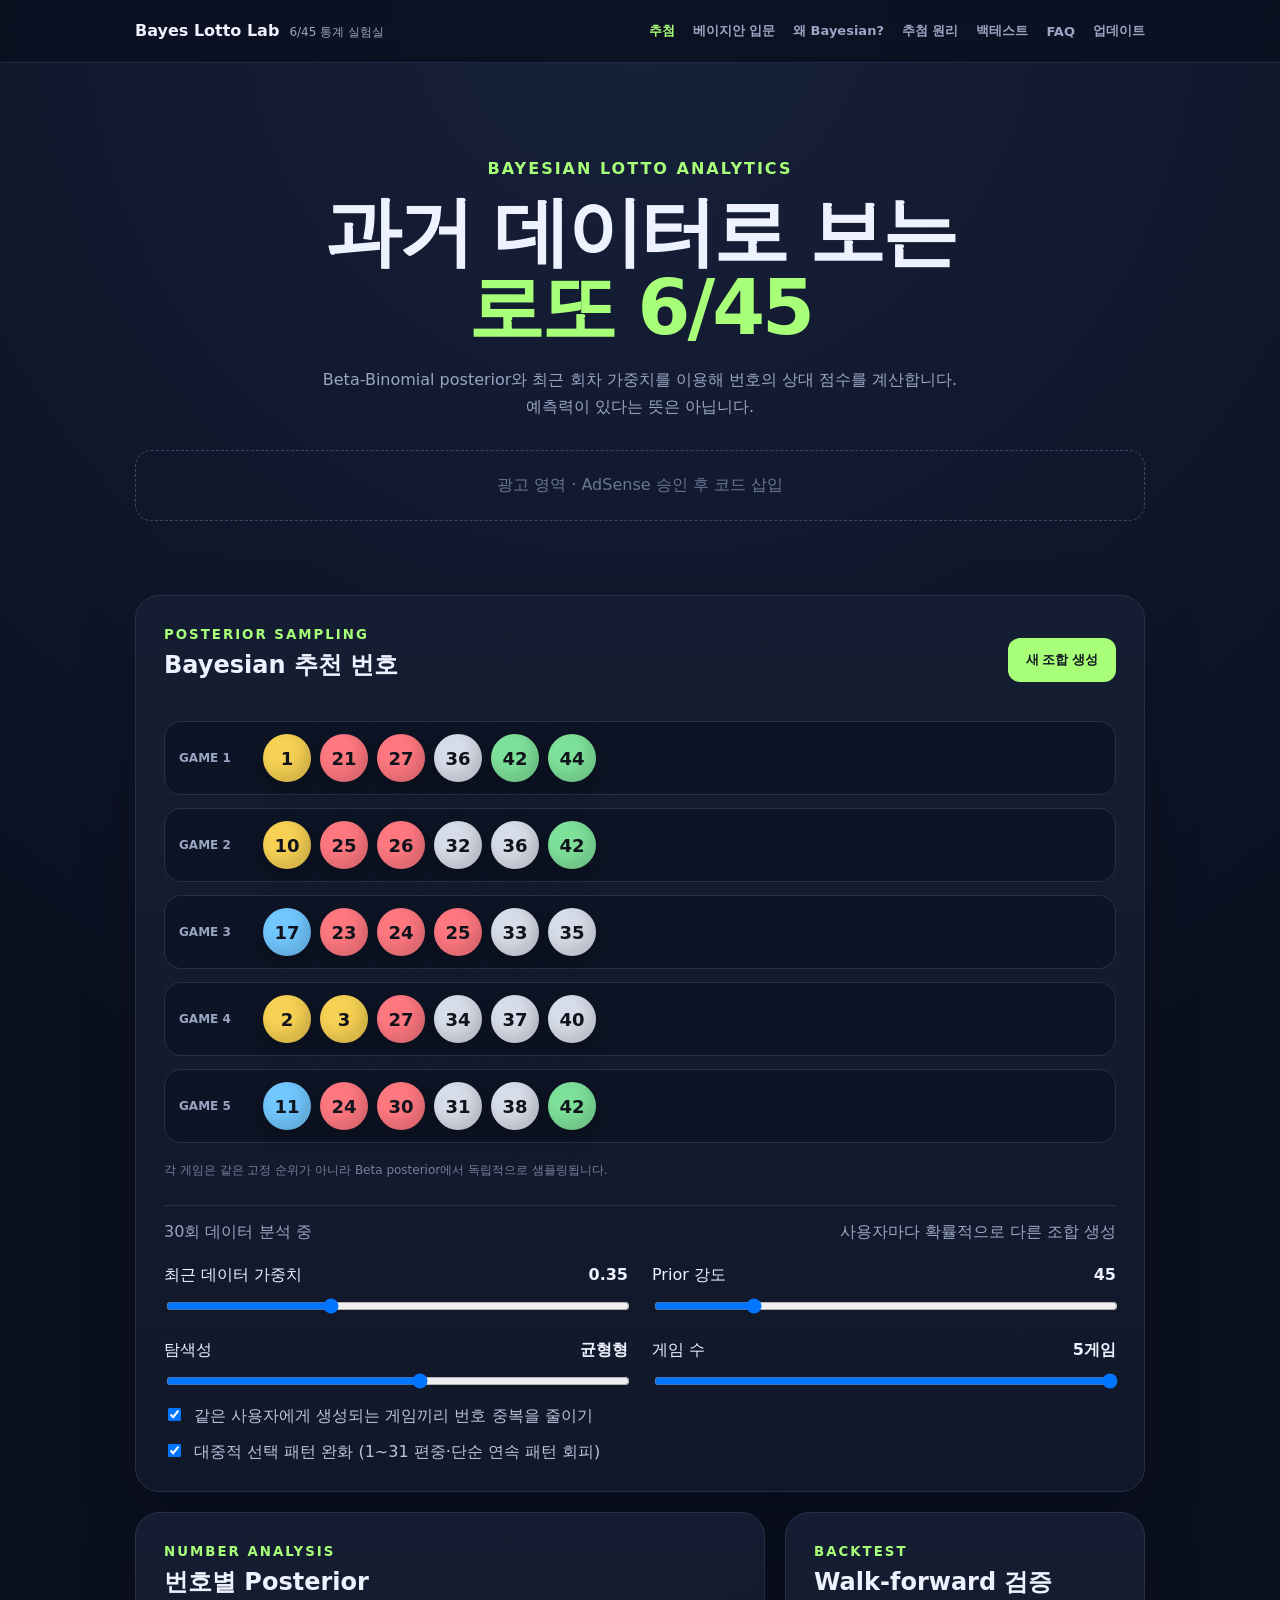
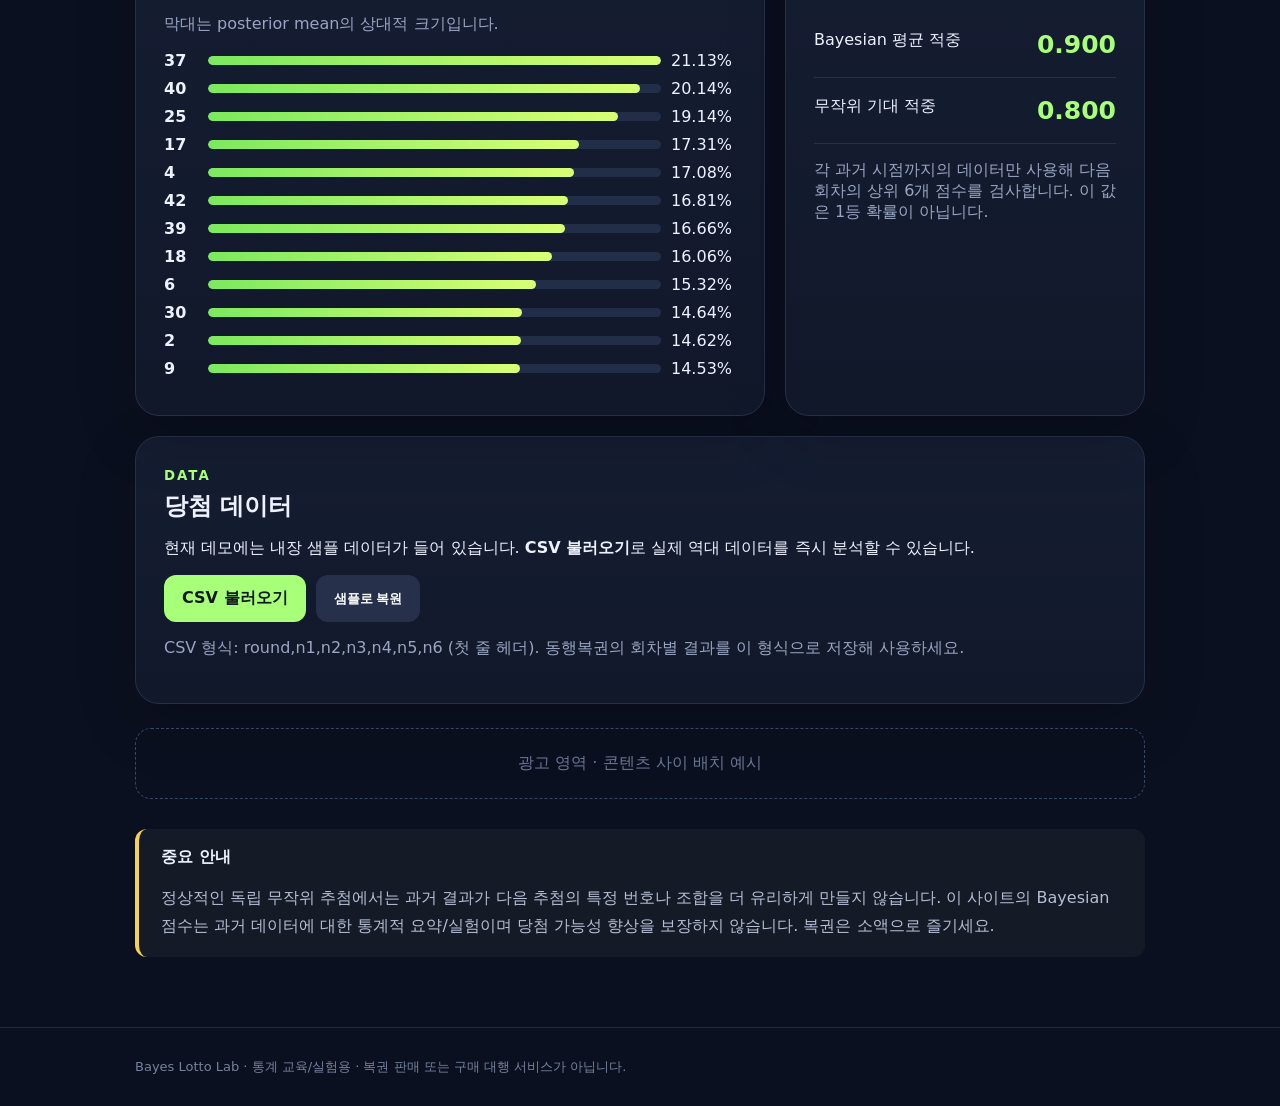
==== index.html @ 9092c808 "Add files via upload Initial Bayes Lotto Lab Website" ====
<!doctype html>
<html lang="ko">
<head>
<meta charset="utf-8"><meta name="viewport" content="width=device-width,initial-scale=1">
<title>Bayes Lotto Lab</title>
<link rel="stylesheet" href="style.css">
</head>
<body>
<header><div class="wrap nav"><a class="brand" href="index.html"><b>Bayes Lotto Lab</b><span>6/45 통계 실험실</span></a><nav class="links"><a href="index.html">추첨</a><a href="bayes.html">베이지안 입문</a><a href="why.html">왜 Bayesian?</a><a href="method.html">추첨 원리</a><a href="backtest.html">백테스트</a><a href="faq.html">FAQ</a><a href="updates.html">업데이트</a></nav><button class="menu" aria-label="메뉴">☰</button></div></header>
<main class="wrap">
<section class="hero">
  <p class="eyebrow">BAYESIAN LOTTO ANALYTICS</p>
  <h1>과거 데이터로 보는<br><em>로또 6/45</em></h1>
  <p>Beta-Binomial posterior와 최근 회차 가중치를 이용해 번호의 상대 점수를 계산합니다. 예측력이 있다는 뜻은 아닙니다.</p>
  <div class="ad">광고 영역 · AdSense 승인 후 코드 삽입</div>
</section>

<section class="panel">
 <div class="panel-head"><div><small>POSTERIOR SAMPLING</small><h2>Bayesian 추천 번호</h2></div>
 <button id="draw">새 조합 생성</button></div>
 <div id="games" class="games"></div>
 <div class="meta"><span id="status">샘플 데이터 로딩 중</span><span id="mode">사용자마다 확률적으로 다른 조합 생성</span></div>
 <div class="controls">
   <label>최근 데이터 가중치 <b id="decayLabel">0.35</b><input id="decay" type="range" min="0" max="1" value=".35" step=".05"></label>
   <label>Prior 강도 <b id="priorLabel">45</b><input id="prior" type="range" min="5" max="200" value="45" step="5"></label>
   <label>탐색성 <b id="tempLabel">균형형</b><input id="temp" type="range" min="0" max="100" value="55" step="5"></label>
   <label>게임 수 <b id="gameLabel">5게임</b><input id="gameCount" type="range" min="1" max="5" value="5" step="1"></label>
 </div>
 <label class="check"><input id="diverse" type="checkbox" checked> 같은 사용자에게 생성되는 게임끼리 번호 중복을 줄이기</label>
 <label class="check"><input id="avoidPopular" type="checkbox" checked> 대중적 선택 패턴 완화 (1~31 편중·단순 연속 패턴 회피)</label>
</section>

<section class="grid">
 <article class="panel"><small>NUMBER ANALYSIS</small><h2>번호별 Posterior</h2><p class="sub">막대는 posterior mean의 상대적 크기입니다.</p><div id="ranking"></div></article>
 <article class="panel"><small>BACKTEST</small><h2>Walk-forward 검증</h2><div class="metric"><span>Bayesian 평균 적중</span><strong id="bayesHit">-</strong></div><div class="metric"><span>무작위 기대 적중</span><strong>0.800</strong></div><p class="sub">각 과거 시점까지의 데이터만 사용해 다음 회차의 상위 6개 점수를 검사합니다. 이 값은 1등 확률이 아닙니다.</p></article>
</section>

<section class="panel">
 <small>DATA</small><h2>당첨 데이터</h2>
 <p>현재 데모에는 내장 샘플 데이터가 들어 있습니다. <b>CSV 불러오기</b>로 실제 역대 데이터를 즉시 분석할 수 있습니다.</p>
 <div class="actions"><label class="upload">CSV 불러오기<input id="csv" type="file" accept=".csv" hidden></label><button id="sample" class="secondary">샘플로 복원</button></div>
 <p class="hint">CSV 형식: round,n1,n2,n3,n4,n5,n6 (첫 줄 헤더). 동행복권의 회차별 결과를 이 형식으로 저장해 사용하세요.</p>
</section>

<div class="ad">광고 영역 · 콘텐츠 사이 배치 예시</div>
<section class="notice"><b>중요 안내</b><p>정상적인 독립 무작위 추첨에서는 과거 결과가 다음 추첨의 특정 번호나 조합을 더 유리하게 만들지 않습니다. 이 사이트의 Bayesian 점수는 과거 데이터에 대한 통계적 요약/실험이며 당첨 가능성 향상을 보장하지 않습니다. 복권은 소액으로 즐기세요.</p></section>
</main>
<footer><div class="wrap">Bayes Lotto Lab · 통계 교육/실험용 · 복권 판매 또는 구매 대행 서비스가 아닙니다.</div></footer>
<script src="site.js"></script><script src="app.js"></script>
</body></html>
---- style.css ----
:root{--bg:#0b1020;--card:#131a2c;--line:#26304a;--text:#eef2ff;--muted:#99a5c2;--accent:#a8ff78}
*{box-sizing:border-box}body{margin:0;background:radial-gradient(circle at 50% 0,#17213b 0,#0b1020 42%);color:var(--text);font-family:Inter,Pretendard,system-ui,sans-serif}
.wrap{max-width:1050px;margin:auto;padding:0 20px}header{border-bottom:1px solid #202943;background:#0b1020cc;position:sticky;top:0;backdrop-filter:blur(12px);z-index:3}.nav{height:62px;display:flex;align-items:center;justify-content:space-between}.nav span,.sub,.hint{color:var(--muted)}
.hero{padding:80px 0 30px;text-align:center}.hero h1{font-size:clamp(42px,8vw,76px);line-height:1;margin:10px 0 20px;letter-spacing:-3px}.hero em{font-style:normal;color:var(--accent)}.hero>p:not(.eyebrow){max-width:650px;margin:0 auto 30px;color:var(--muted);line-height:1.7}.eyebrow,small{color:var(--accent);letter-spacing:2px;font-weight:800}
.panel{background:linear-gradient(180deg,#151d32,#11182a);border:1px solid var(--line);border-radius:24px;padding:28px;margin:20px 0;box-shadow:0 20px 60px #0003}.panel-head{display:flex;align-items:center;justify-content:space-between;gap:20px}h2{margin:6px 0 14px}
button,.upload{border:0;border-radius:12px;padding:13px 18px;font-weight:800;background:var(--accent);color:#101820;cursor:pointer}.secondary{background:#26304a;color:white}.actions{display:flex;gap:10px}
.balls{display:flex;justify-content:center;gap:14px;flex-wrap:wrap;padding:35px 0}.ball{width:72px;height:72px;border-radius:50%;display:grid;place-items:center;font-size:25px;font-weight:900;color:#10131b;box-shadow:inset -7px -8px 14px #0002,0 8px 22px #0005}.b1{background:#f7d154}.b2{background:#72c7ff}.b3{background:#ff7880}.b4{background:#d7dde8}.b5{background:#7ee19a}
.meta{display:flex;justify-content:space-between;color:var(--muted);border-top:1px solid var(--line);padding-top:16px}.controls{display:grid;grid-template-columns:1fr 1fr;gap:24px;margin-top:22px}.controls label{display:grid;grid-template-columns:1fr auto;gap:10px}.controls input{grid-column:1/3;width:100%}
.grid{display:grid;grid-template-columns:1.4fr .8fr;gap:20px}.grid .panel{margin:0}.rank{display:grid;grid-template-columns:34px 1fr 65px;gap:10px;align-items:center;margin:9px 0}.bar{height:9px;background:#222d47;border-radius:9px;overflow:hidden}.fill{height:100%;background:linear-gradient(90deg,#7be95e,#d9ff75);border-radius:9px}.metric{display:flex;justify-content:space-between;padding:18px 0;border-bottom:1px solid var(--line)}.metric strong{font-size:25px;color:var(--accent)}
.ad{border:1px dashed #3a4665;border-radius:16px;padding:24px;text-align:center;color:#697692;margin:24px 0}.notice{border-left:4px solid #f7d154;background:#151a27;padding:18px 22px;border-radius:12px;margin:30px 0 70px}.notice p{color:#b5bfd5;line-height:1.7;margin-bottom:0}footer{border-top:1px solid #202943;color:#75819c;padding:30px 0;font-size:13px}
@media(max-width:720px){.grid,.controls{grid-template-columns:1fr}.hero{padding-top:50px}.ball{width:54px;height:54px;font-size:20px}.panel{padding:20px}.panel-head{align-items:flex-start;flex-direction:column}.meta{gap:12px;flex-direction:column}}
.games{display:grid;gap:13px;padding:26px 0}.game{display:grid;grid-template-columns:72px 1fr;align-items:center;gap:12px;padding:12px 14px;background:#0d1425;border:1px solid var(--line);border-radius:17px}.game-name{font-size:12px;color:var(--muted);font-weight:800}.game .balls{padding:0;justify-content:flex-start;gap:9px}.game .ball{width:48px;height:48px;font-size:18px}.check{display:block;margin-top:14px;color:#b8c3dc}.check input{margin-right:8px}.why{font-size:12px;color:#74809b;margin-top:6px}
@media(max-width:720px){.game{grid-template-columns:1fr}.game .balls{justify-content:center}.game-name{text-align:center}}

.brand{display:flex;align-items:baseline;gap:10px;color:var(--text);text-decoration:none}.brand span{font-size:12px;color:var(--muted)}.links{display:flex;gap:18px;align-items:center}.links a{color:#9aa6c3;text-decoration:none;font-size:13px;font-weight:700}.links a:hover,.links a.active{color:var(--accent)}.menu{display:none;background:#202a43;color:white;padding:8px 11px}.content{max-width:900px}.article-hero{padding:72px 0 20px}.article-hero h1{font-size:clamp(38px,7vw,64px);letter-spacing:-2px;margin:8px 0 15px}.article-hero>p:last-child{font-size:18px;line-height:1.7;color:var(--muted);max-width:720px}.article{line-height:1.85}.article h2{margin-top:34px}.article h3{margin:5px 0}.article p{color:#bdc6dc}.compare{display:grid;grid-template-columns:1fr 1fr;gap:14px;margin:24px 0}.compare>div,.steps>div{background:#0d1425;border:1px solid var(--line);border-radius:16px;padding:20px}.flow{display:flex;align-items:center;justify-content:center;gap:16px;flex-wrap:wrap;margin:25px 0}.flow span{background:#0d1425;border:1px solid var(--line);padding:16px 20px;border-radius:14px;text-align:center}.flow i{color:var(--accent);font-style:normal;font-size:24px}.formula{background:#080d19;border:1px solid var(--line);border-radius:12px;padding:18px;text-align:center;font-family:ui-monospace,monospace;color:#d9ff75;margin:15px 0}.article details{border-top:1px solid var(--line);padding:18px 0}.article summary{font-weight:800;cursor:pointer;color:var(--text)}.callout{background:#172033;border-left:4px solid var(--accent);padding:20px;border-radius:10px;margin:25px 0;color:#cbd4e8}.steps{display:grid;grid-template-columns:1fr 1fr;gap:14px}.steps>div>b{font-size:25px;color:var(--accent)}.timeline>div{border-left:2px solid #34415f;padding:0 0 30px 24px;position:relative}.timeline>div:before{content:"";position:absolute;width:12px;height:12px;border-radius:50%;background:var(--accent);left:-7px;top:7px}.timeline time{color:var(--accent);font-weight:900}.faq details{padding:22px 0}
@media(max-width:900px){.links{display:none;position:absolute;left:0;right:0;top:62px;background:#0d1425;border-bottom:1px solid var(--line);padding:18px 20px;flex-direction:column;align-items:flex-start}.links.open{display:flex}.menu{display:block}.nav>span{display:none}.compare,.steps{grid-template-columns:1fr}.brand span{display:none}}
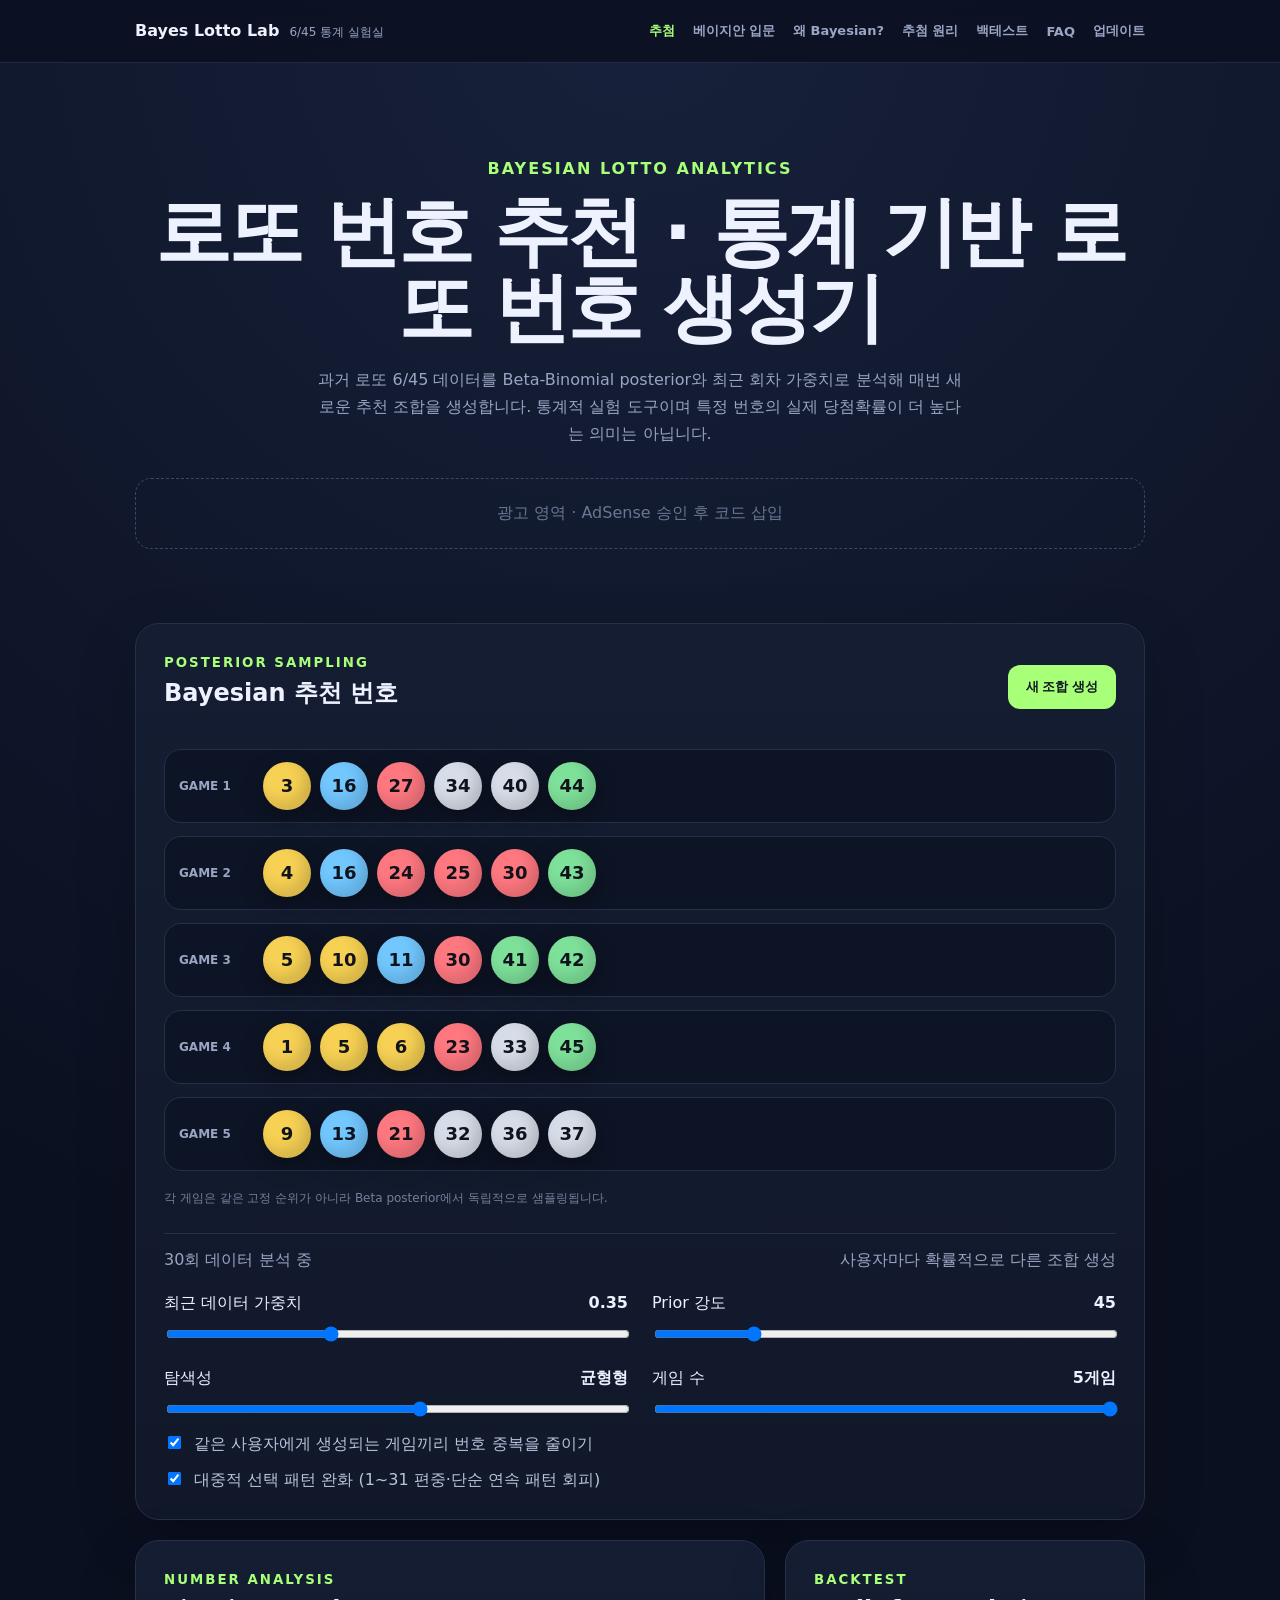
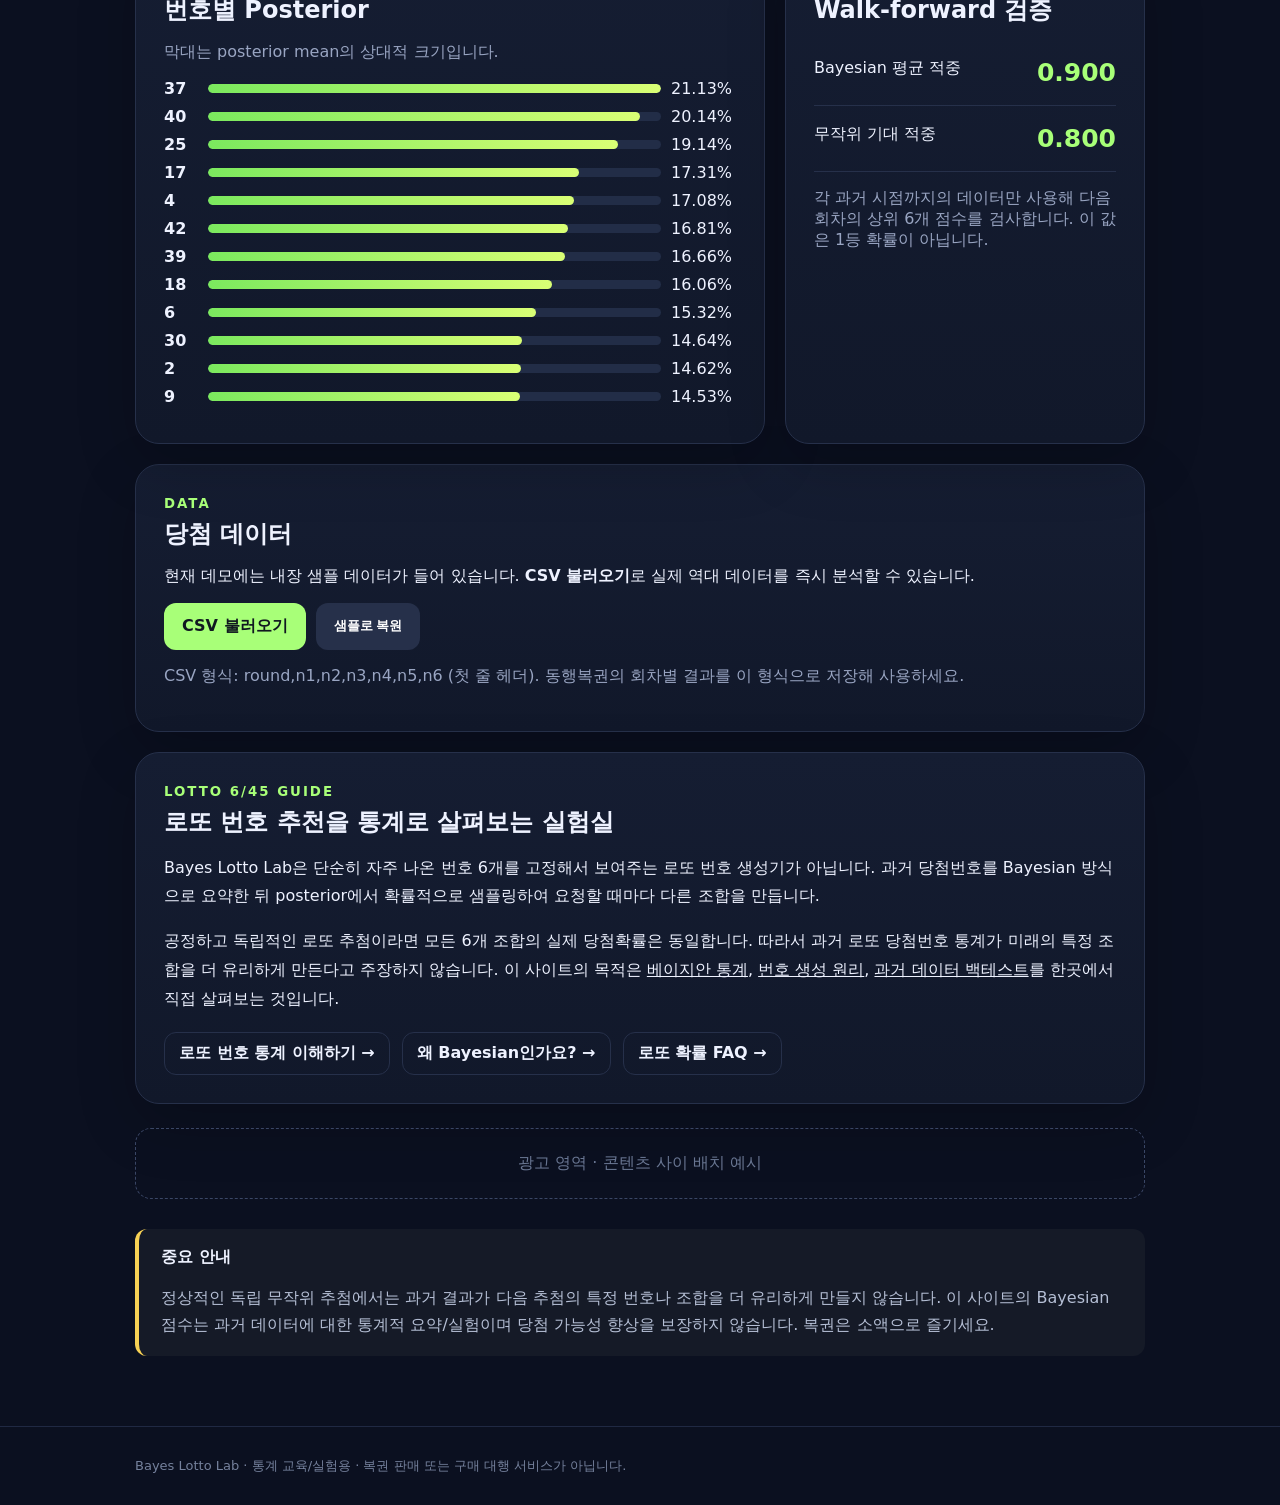
==== commit 823e301b: "Add files via upload" ====
--- a/index.html
+++ b/index.html
@@ -2,7 +2,18 @@
 <html lang="ko">
 <head>
 <meta charset="utf-8"><meta name="viewport" content="width=device-width,initial-scale=1">
-<title>Bayes Lotto Lab</title>
+<title>로또 번호 추천 · 통계 기반 로또 번호 생성기 | Bayes Lotto Lab</title>
+<meta name="description" content="역대 로또 6/45 데이터를 Bayesian 통계 관점에서 분석하고 매번 새로운 로또 추천 번호를 생성합니다. 번호별 통계와 백테스트도 함께 확인하세요.">
+<meta name="robots" content="index,follow,max-image-preview:large">
+<link rel="canonical" href="https://bayes-lotto-lab.rlaqja098.workers.dev/">
+<meta property="og:type" content="website">
+<meta property="og:locale" content="ko_KR">
+<meta property="og:site_name" content="Bayes Lotto Lab">
+<meta property="og:title" content="로또 번호 추천 · 통계 기반 로또 번호 생성기 | Bayes Lotto Lab">
+<meta property="og:description" content="역대 로또 6/45 데이터를 Bayesian 통계 관점에서 분석하고 매번 새로운 로또 추천 번호를 생성합니다. 번호별 통계와 백테스트도 함께 확인하세요.">
+<meta property="og:url" content="https://bayes-lotto-lab.rlaqja098.workers.dev/">
+<meta name="twitter:card" content="summary">
+<script type="application/ld+json">{"@context":"https://schema.org","@type":"WebPage","name":'로또 번호 추천 · 통계 기반 로또 번호 생성기 | Bayes Lotto Lab',"description":'역대 로또 6/45 데이터를 Bayesian 통계 관점에서 분석하고 매번 새로운 로또 추천 번호를 생성합니다. 번호별 통계와 백테스트도 함께 확인하세요.',"url":"https://bayes-lotto-lab.rlaqja098.workers.dev/","isPartOf":{"@type":"WebSite","name":"Bayes Lotto Lab","url":"https://bayes-lotto-lab.rlaqja098.workers.dev/"}}</script>
 <link rel="stylesheet" href="style.css">
 </head>
 <body>
@@ -10,8 +21,8 @@
 <main class="wrap">
 <section class="hero">
   <p class="eyebrow">BAYESIAN LOTTO ANALYTICS</p>
-  <h1>과거 데이터로 보는<br><em>로또 6/45</em></h1>
-  <p>Beta-Binomial posterior와 최근 회차 가중치를 이용해 번호의 상대 점수를 계산합니다. 예측력이 있다는 뜻은 아닙니다.</p>
+  <h1>로또 번호 추천 · 통계 기반 로또 번호 생성기</h1>
+  <p>과거 로또 6/45 데이터를 Beta-Binomial posterior와 최근 회차 가중치로 분석해 매번 새로운 추천 조합을 생성합니다. 통계적 실험 도구이며 특정 번호의 실제 당첨확률이 더 높다는 의미는 아닙니다.</p>
   <div class="ad">광고 영역 · AdSense 승인 후 코드 삽입</div>
 </section>
 
@@ -42,6 +53,13 @@
  <p class="hint">CSV 형식: round,n1,n2,n3,n4,n5,n6 (첫 줄 헤더). 동행복권의 회차별 결과를 이 형식으로 저장해 사용하세요.</p>
 </section>
 
+
+<section class="panel seo-copy">
+ <small>LOTTO 6/45 GUIDE</small><h2>로또 번호 추천을 통계로 살펴보는 실험실</h2>
+ <p>Bayes Lotto Lab은 단순히 자주 나온 번호 6개를 고정해서 보여주는 로또 번호 생성기가 아닙니다. 과거 당첨번호를 Bayesian 방식으로 요약한 뒤 posterior에서 확률적으로 샘플링하여 요청할 때마다 다른 조합을 만듭니다.</p>
+ <p>공정하고 독립적인 로또 추첨이라면 모든 6개 조합의 실제 당첨확률은 동일합니다. 따라서 과거 로또 당첨번호 통계가 미래의 특정 조합을 더 유리하게 만든다고 주장하지 않습니다. 이 사이트의 목적은 <a href="bayes.html">베이지안 통계</a>, <a href="method.html">번호 생성 원리</a>, <a href="backtest.html">과거 데이터 백테스트</a>를 한곳에서 직접 살펴보는 것입니다.</p>
+ <div class="topic-links"><a href="bayes.html">로또 번호 통계 이해하기 →</a><a href="why.html">왜 Bayesian인가요? →</a><a href="faq.html">로또 확률 FAQ →</a></div>
+</section>
 <div class="ad">광고 영역 · 콘텐츠 사이 배치 예시</div>
 <section class="notice"><b>중요 안내</b><p>정상적인 독립 무작위 추첨에서는 과거 결과가 다음 추첨의 특정 번호나 조합을 더 유리하게 만들지 않습니다. 이 사이트의 Bayesian 점수는 과거 데이터에 대한 통계적 요약/실험이며 당첨 가능성 향상을 보장하지 않습니다. 복권은 소액으로 즐기세요.</p></section>
 </main>
--- a/style.css
+++ b/style.css
@@ -14,3 +14,6 @@
 
 .brand{display:flex;align-items:baseline;gap:10px;color:var(--text);text-decoration:none}.brand span{font-size:12px;color:var(--muted)}.links{display:flex;gap:18px;align-items:center}.links a{color:#9aa6c3;text-decoration:none;font-size:13px;font-weight:700}.links a:hover,.links a.active{color:var(--accent)}.menu{display:none;background:#202a43;color:white;padding:8px 11px}.content{max-width:900px}.article-hero{padding:72px 0 20px}.article-hero h1{font-size:clamp(38px,7vw,64px);letter-spacing:-2px;margin:8px 0 15px}.article-hero>p:last-child{font-size:18px;line-height:1.7;color:var(--muted);max-width:720px}.article{line-height:1.85}.article h2{margin-top:34px}.article h3{margin:5px 0}.article p{color:#bdc6dc}.compare{display:grid;grid-template-columns:1fr 1fr;gap:14px;margin:24px 0}.compare>div,.steps>div{background:#0d1425;border:1px solid var(--line);border-radius:16px;padding:20px}.flow{display:flex;align-items:center;justify-content:center;gap:16px;flex-wrap:wrap;margin:25px 0}.flow span{background:#0d1425;border:1px solid var(--line);padding:16px 20px;border-radius:14px;text-align:center}.flow i{color:var(--accent);font-style:normal;font-size:24px}.formula{background:#080d19;border:1px solid var(--line);border-radius:12px;padding:18px;text-align:center;font-family:ui-monospace,monospace;color:#d9ff75;margin:15px 0}.article details{border-top:1px solid var(--line);padding:18px 0}.article summary{font-weight:800;cursor:pointer;color:var(--text)}.callout{background:#172033;border-left:4px solid var(--accent);padding:20px;border-radius:10px;margin:25px 0;color:#cbd4e8}.steps{display:grid;grid-template-columns:1fr 1fr;gap:14px}.steps>div>b{font-size:25px;color:var(--accent)}.timeline>div{border-left:2px solid #34415f;padding:0 0 30px 24px;position:relative}.timeline>div:before{content:"";position:absolute;width:12px;height:12px;border-radius:50%;background:var(--accent);left:-7px;top:7px}.timeline time{color:var(--accent);font-weight:900}.faq details{padding:22px 0}
 @media(max-width:900px){.links{display:none;position:absolute;left:0;right:0;top:62px;background:#0d1425;border-bottom:1px solid var(--line);padding:18px 20px;flex-direction:column;align-items:flex-start}.links.open{display:flex}.menu{display:block}.nav>span{display:none}.compare,.steps{grid-template-columns:1fr}.brand span{display:none}}
+
+/* v4 SEO/content additions */
+.seo-copy p{line-height:1.8}.seo-copy a{color:inherit}.topic-links{display:flex;gap:12px;flex-wrap:wrap;margin-top:18px}.topic-links a{padding:10px 14px;border:1px solid var(--line,#ddd);border-radius:12px;text-decoration:none;font-weight:700}
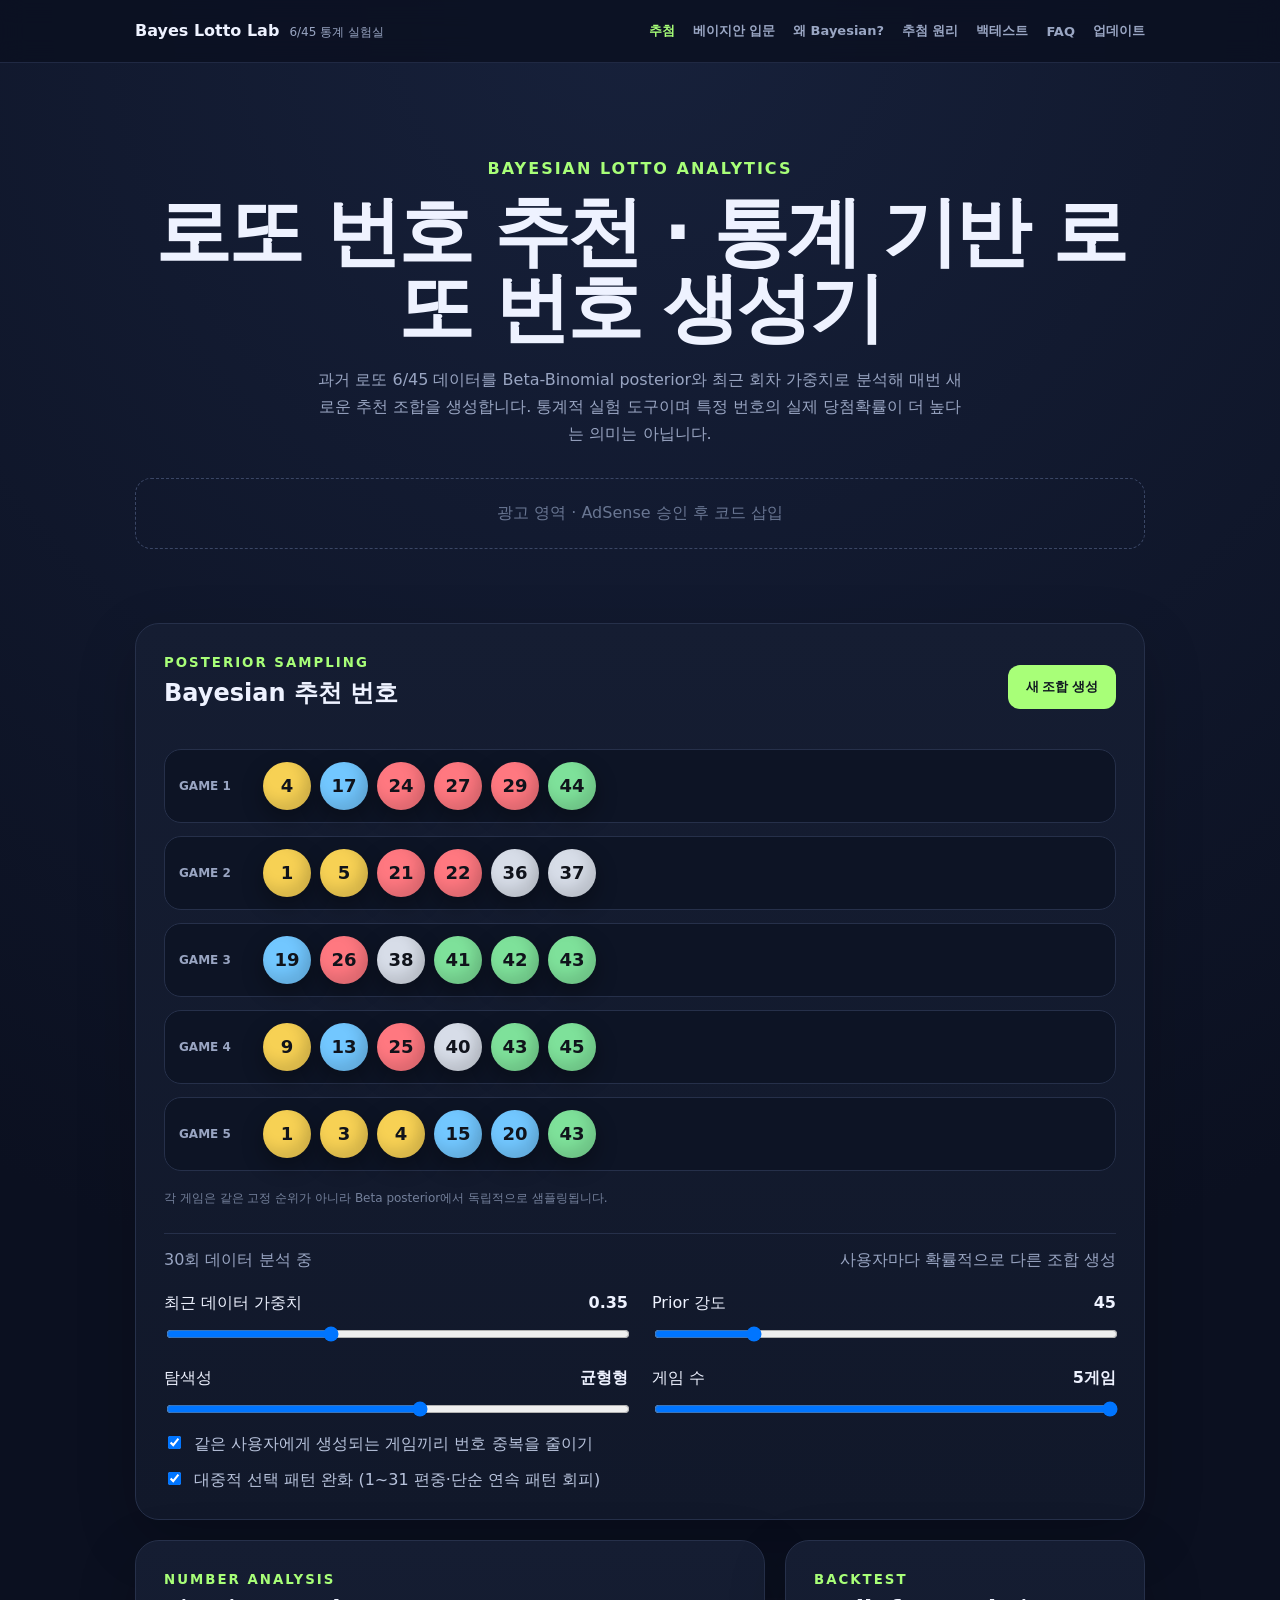
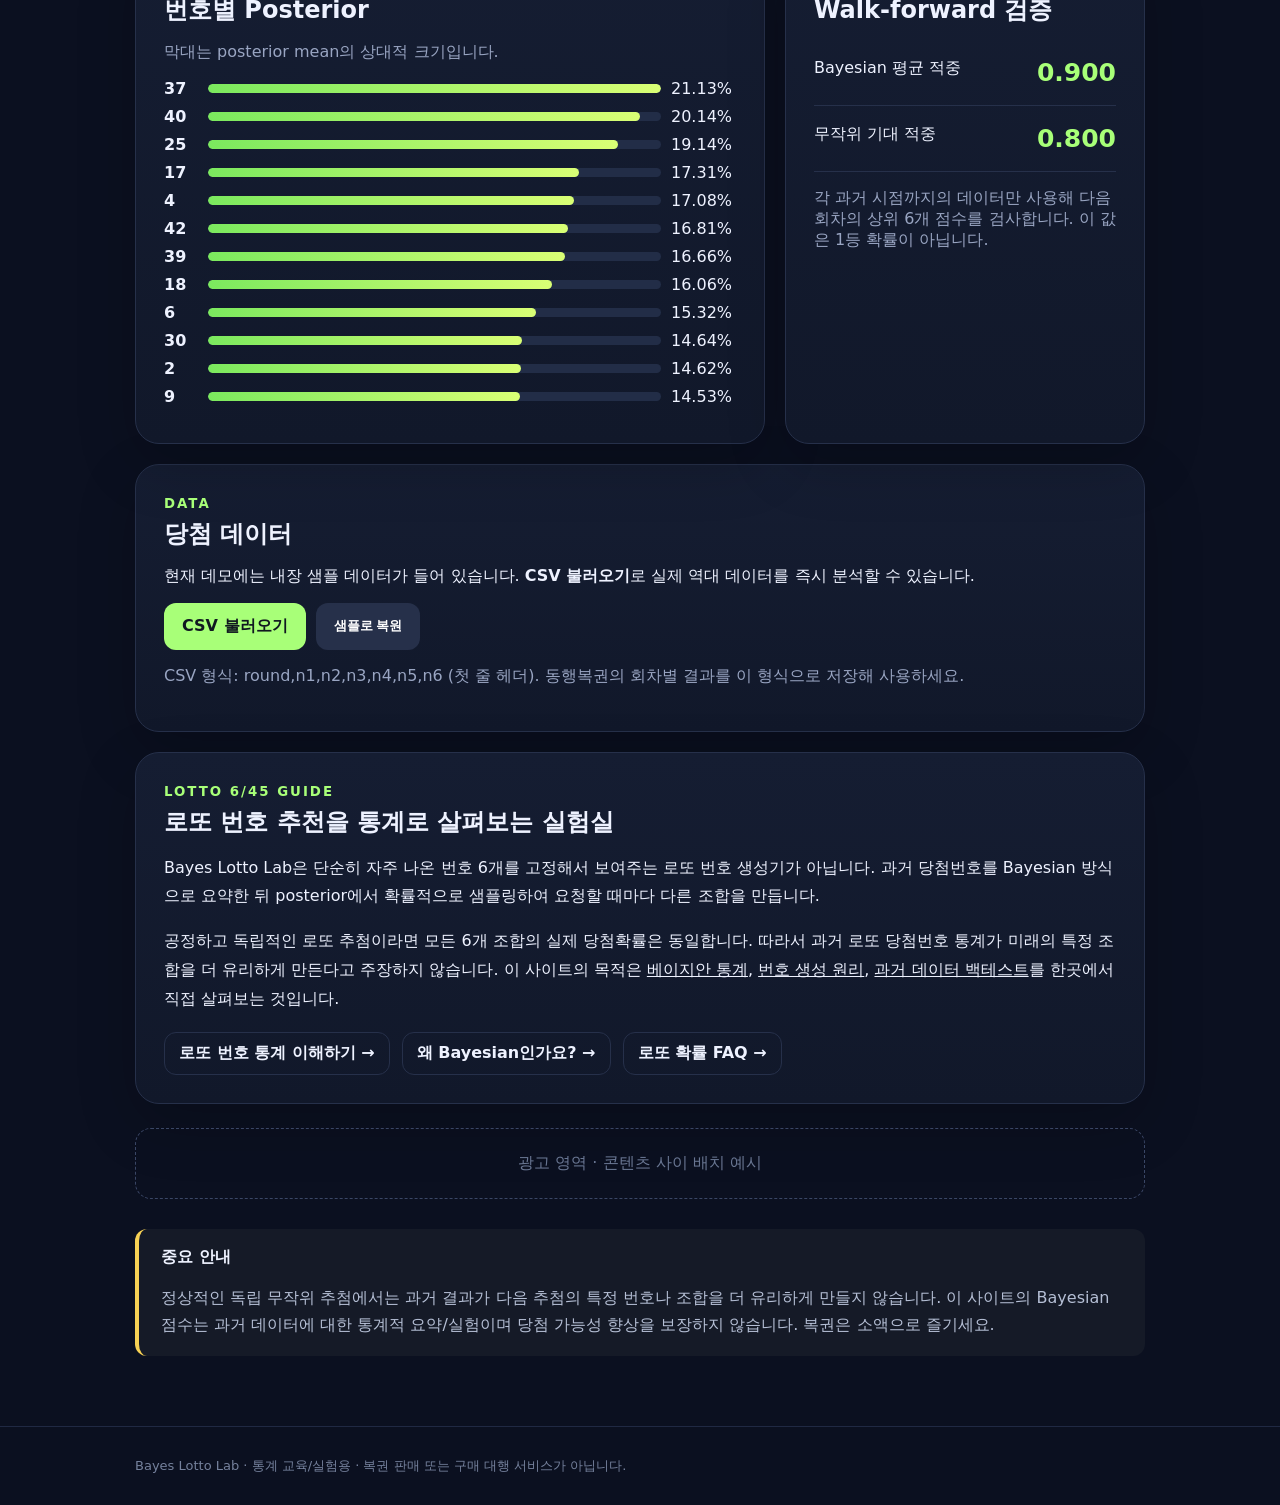
==== commit 83dab174: "Add files via upload" ====
--- a/index.html
+++ b/index.html
@@ -5,15 +5,15 @@
 <title>로또 번호 추천 · 통계 기반 로또 번호 생성기 | Bayes Lotto Lab</title>
 <meta name="description" content="역대 로또 6/45 데이터를 Bayesian 통계 관점에서 분석하고 매번 새로운 로또 추천 번호를 생성합니다. 번호별 통계와 백테스트도 함께 확인하세요.">
 <meta name="robots" content="index,follow,max-image-preview:large">
-<link rel="canonical" href="https://bayes-lotto-lab.rlaqja098.workers.dev/">
+<link rel="canonical" href="https://bayes-lotto-lab.bayeslotto.workers.dev/">
 <meta property="og:type" content="website">
 <meta property="og:locale" content="ko_KR">
 <meta property="og:site_name" content="Bayes Lotto Lab">
 <meta property="og:title" content="로또 번호 추천 · 통계 기반 로또 번호 생성기 | Bayes Lotto Lab">
 <meta property="og:description" content="역대 로또 6/45 데이터를 Bayesian 통계 관점에서 분석하고 매번 새로운 로또 추천 번호를 생성합니다. 번호별 통계와 백테스트도 함께 확인하세요.">
-<meta property="og:url" content="https://bayes-lotto-lab.rlaqja098.workers.dev/">
+<meta property="og:url" content="https://bayes-lotto-lab.bayeslotto.workers.dev/">
 <meta name="twitter:card" content="summary">
-<script type="application/ld+json">{"@context":"https://schema.org","@type":"WebPage","name":'로또 번호 추천 · 통계 기반 로또 번호 생성기 | Bayes Lotto Lab',"description":'역대 로또 6/45 데이터를 Bayesian 통계 관점에서 분석하고 매번 새로운 로또 추천 번호를 생성합니다. 번호별 통계와 백테스트도 함께 확인하세요.',"url":"https://bayes-lotto-lab.rlaqja098.workers.dev/","isPartOf":{"@type":"WebSite","name":"Bayes Lotto Lab","url":"https://bayes-lotto-lab.rlaqja098.workers.dev/"}}</script>
+<script type="application/ld+json">{"@context":"https://schema.org","@type":"WebPage","name":'로또 번호 추천 · 통계 기반 로또 번호 생성기 | Bayes Lotto Lab',"description":'역대 로또 6/45 데이터를 Bayesian 통계 관점에서 분석하고 매번 새로운 로또 추천 번호를 생성합니다. 번호별 통계와 백테스트도 함께 확인하세요.',"url":"https://bayes-lotto-lab.bayeslotto.workers.dev/","isPartOf":{"@type":"WebSite","name":"Bayes Lotto Lab","url":"https://bayes-lotto-lab.bayeslotto.workers.dev/"}}</script>
 <link rel="stylesheet" href="style.css">
 </head>
 <body>
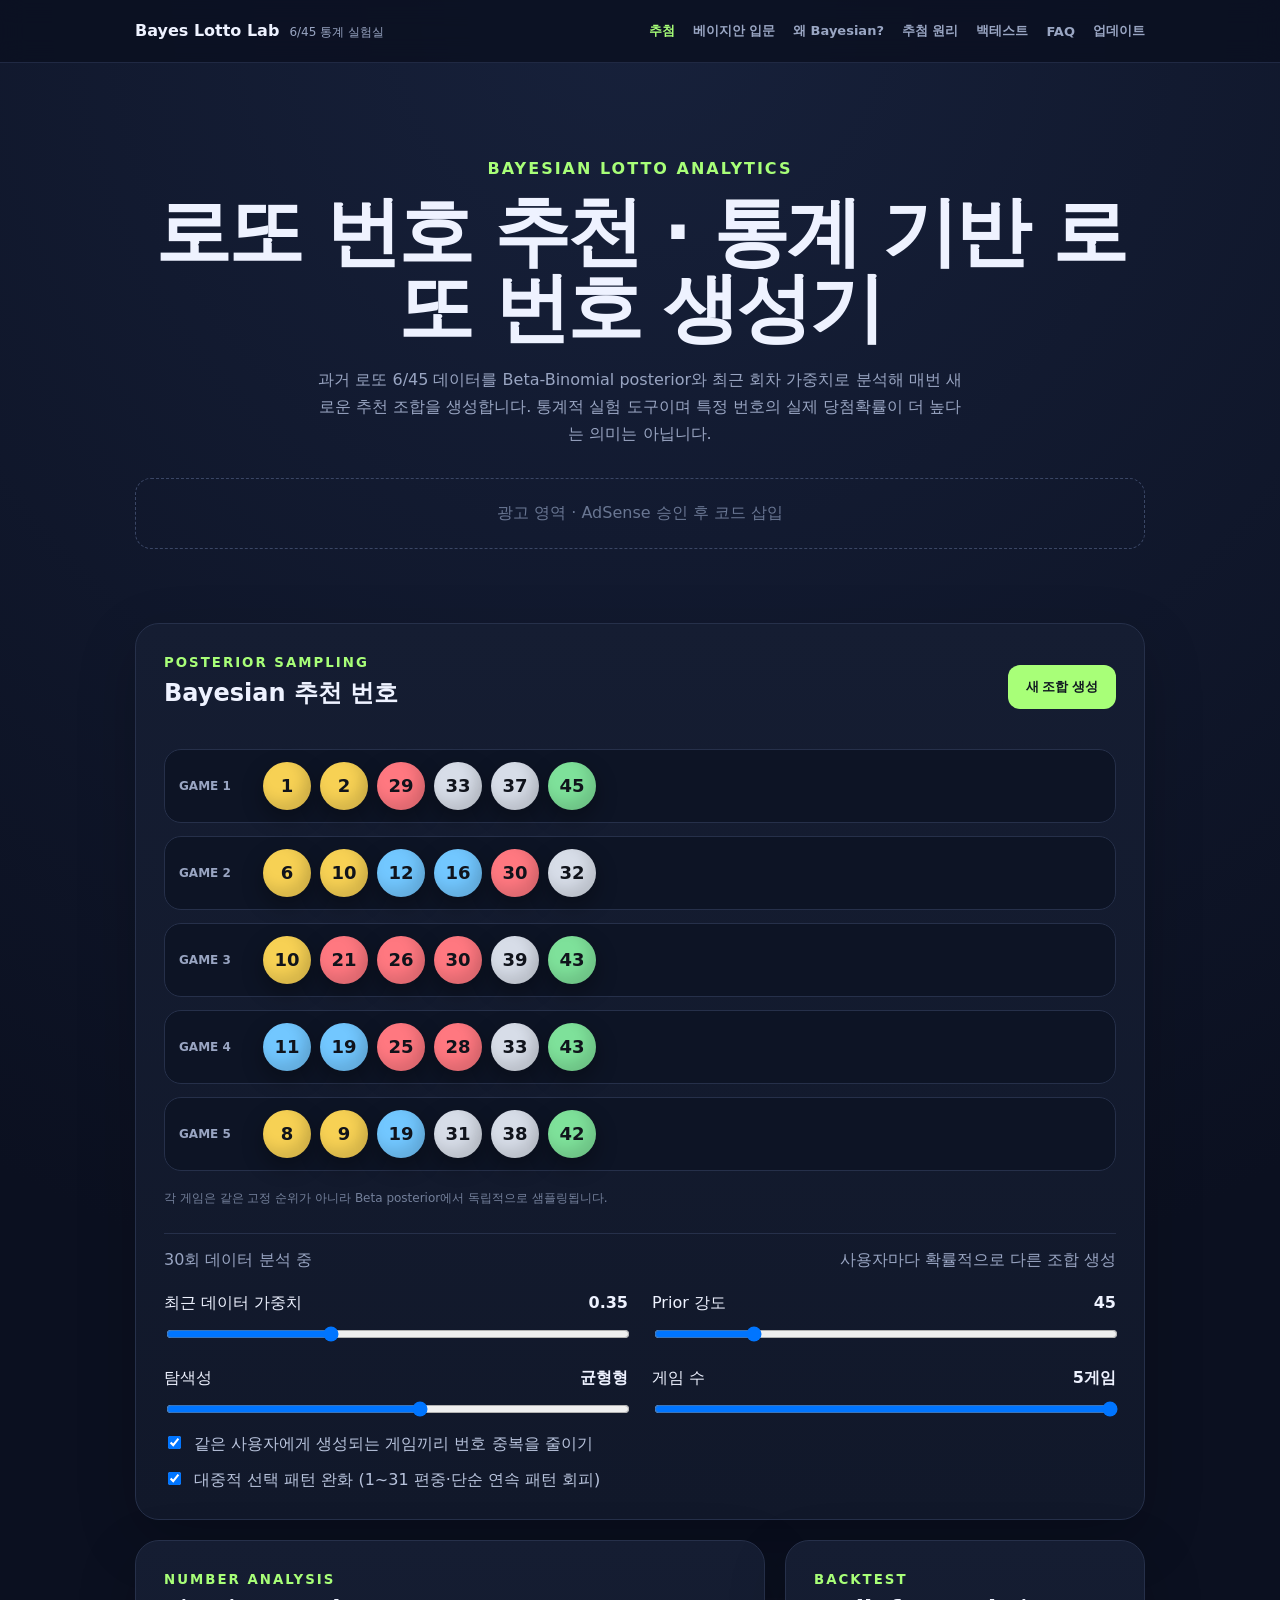
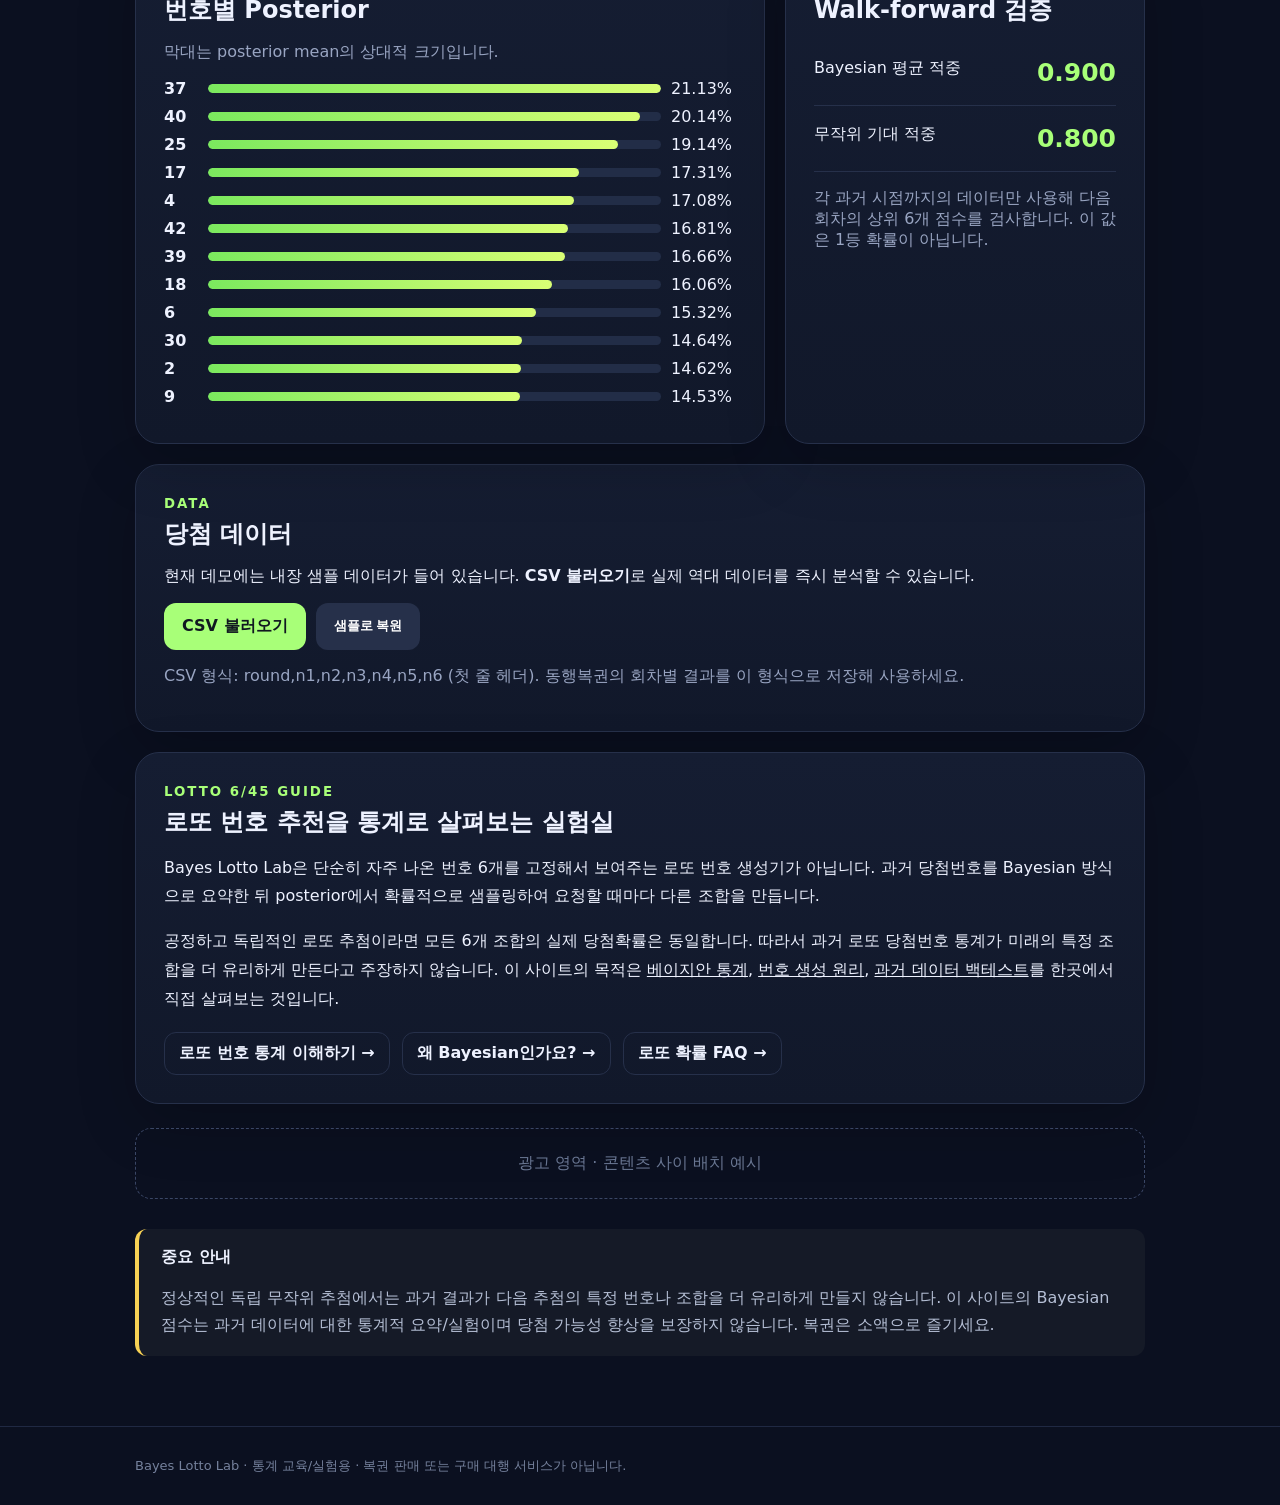
==== commit 896686d7: "Add files via upload" ====
--- a/index.html
+++ b/index.html
@@ -13,7 +13,7 @@
 <meta property="og:description" content="역대 로또 6/45 데이터를 Bayesian 통계 관점에서 분석하고 매번 새로운 로또 추천 번호를 생성합니다. 번호별 통계와 백테스트도 함께 확인하세요.">
 <meta property="og:url" content="https://bayes-lotto-lab.bayeslotto.workers.dev/">
 <meta name="twitter:card" content="summary">
-<script type="application/ld+json">{"@context":"https://schema.org","@type":"WebPage","name":'로또 번호 추천 · 통계 기반 로또 번호 생성기 | Bayes Lotto Lab',"description":'역대 로또 6/45 데이터를 Bayesian 통계 관점에서 분석하고 매번 새로운 로또 추천 번호를 생성합니다. 번호별 통계와 백테스트도 함께 확인하세요.',"url":"https://bayes-lotto-lab.bayeslotto.workers.dev/","isPartOf":{"@type":"WebSite","name":"Bayes Lotto Lab","url":"https://bayes-lotto-lab.bayeslotto.workers.dev/"}}</script>
+<script type="application/ld+json">{"@context":"https://schema.org","@type":"WebPage","name":"로또 번호 추천 · 통계 기반 로또 번호 생성기 | Bayes Lotto Lab","description":"역대 로또 6/45 데이터를 Bayesian 통계 관점에서 분석하고 매번 새로운 로또 추천 번호를 생성합니다. 번호별 통계와 백테스트도 함께 확인하세요.","url":"https://bayes-lotto-lab.bayeslotto.workers.dev/","isPartOf":{"@type":"WebSite","name":"Bayes Lotto Lab","url":"https://bayes-lotto-lab.bayeslotto.workers.dev/"}}</script>
 <link rel="stylesheet" href="style.css">
 </head>
 <body>
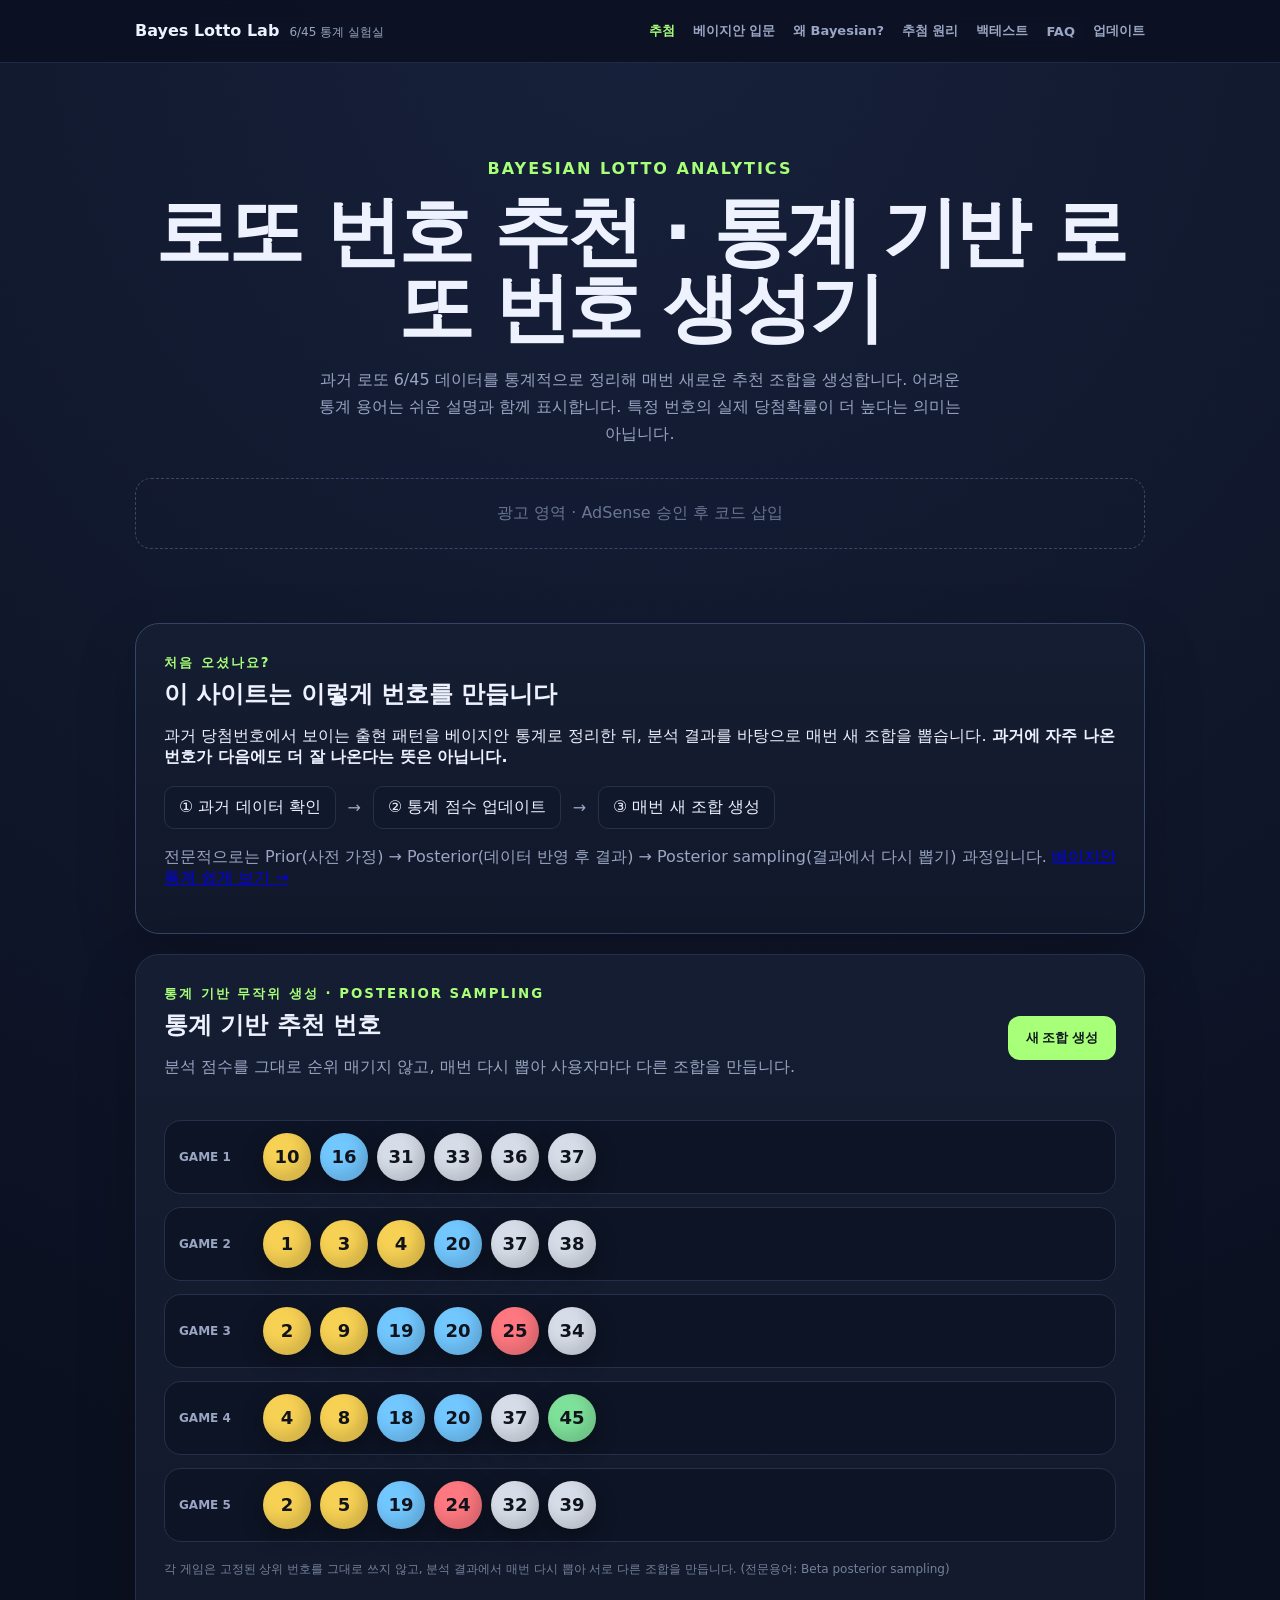
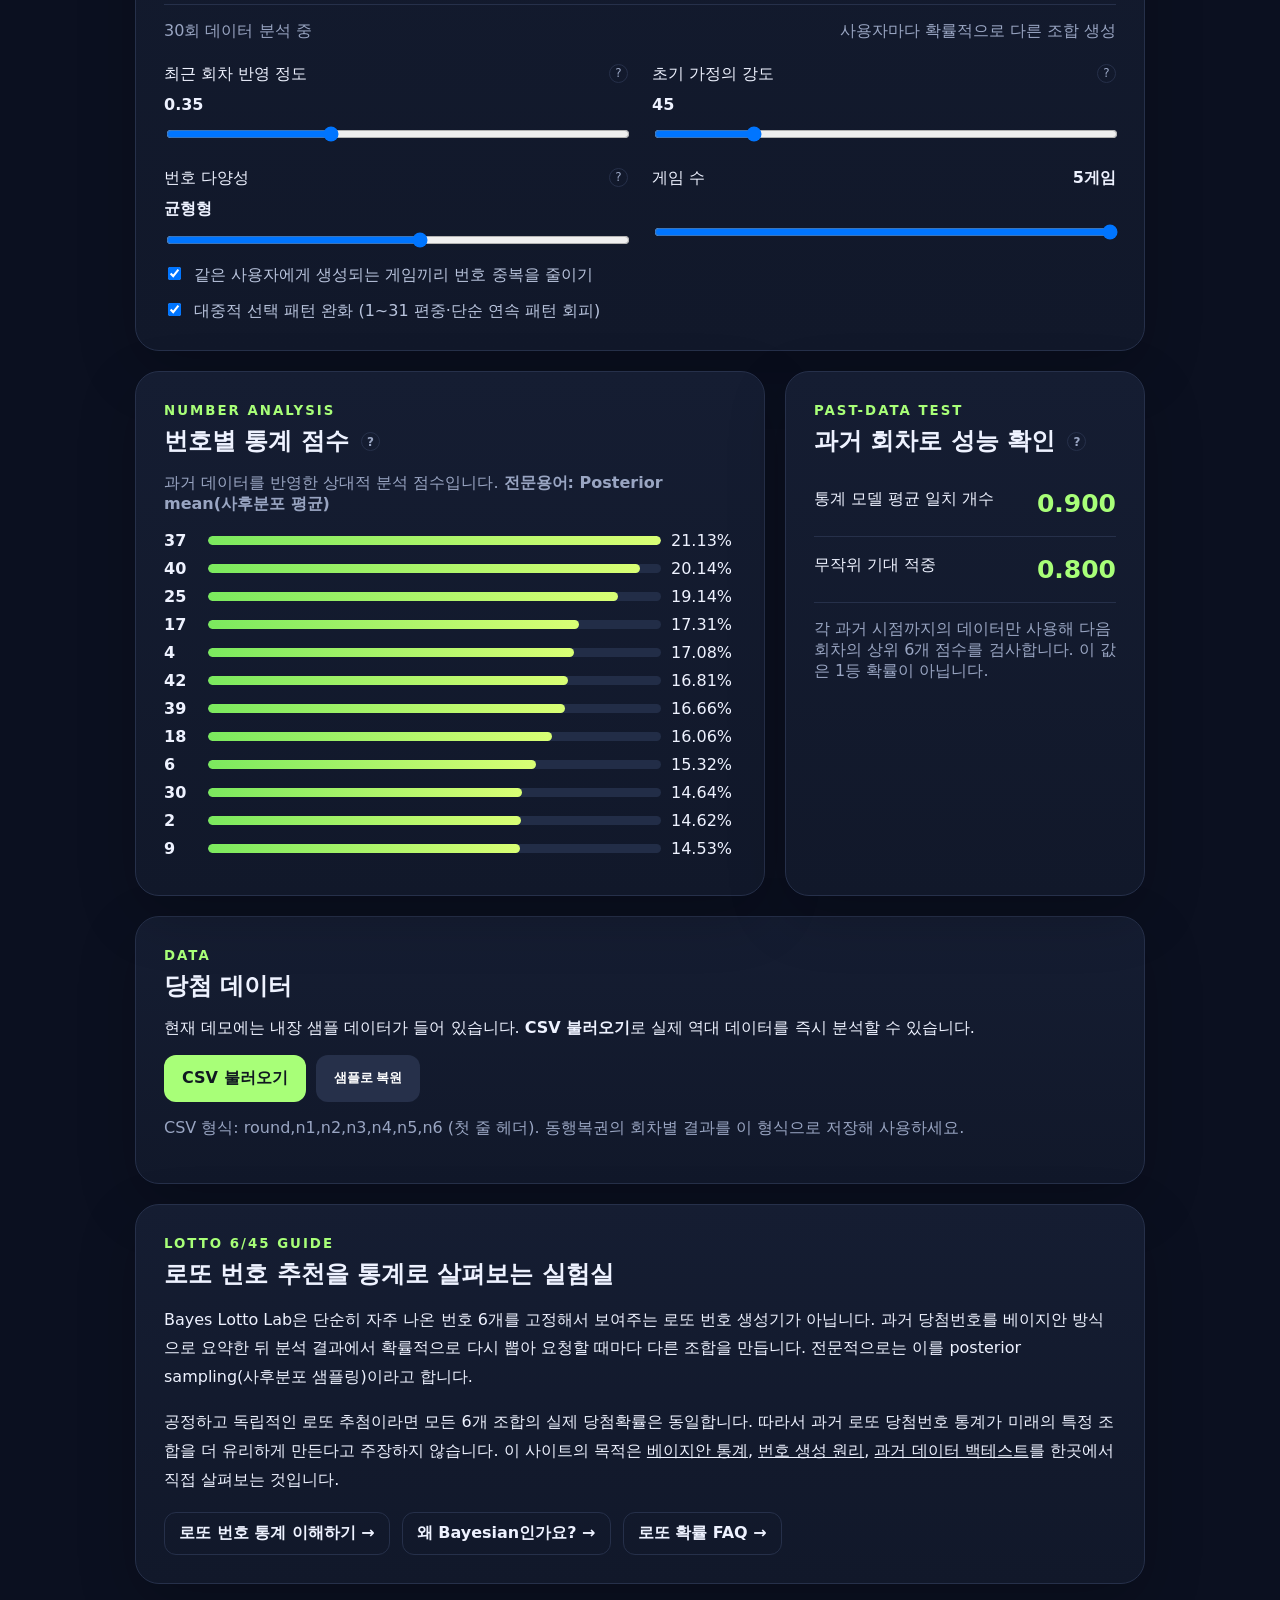
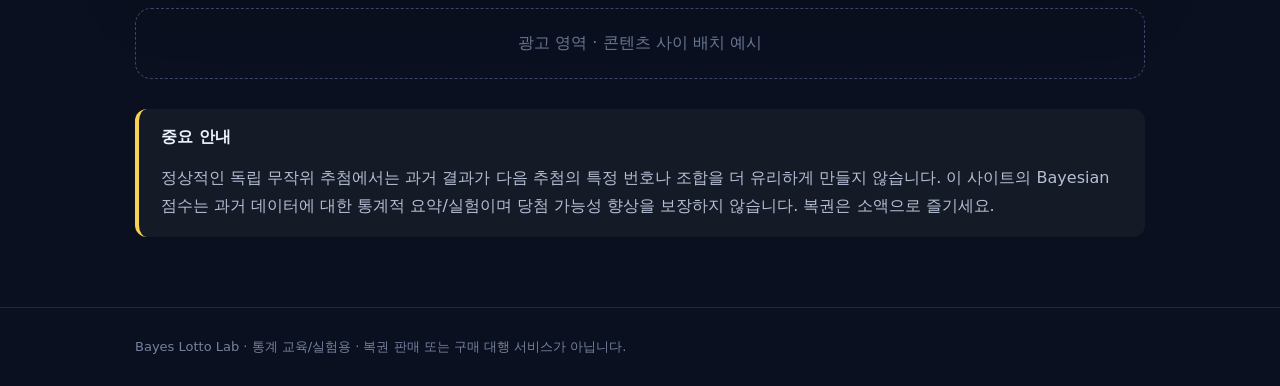
==== commit 2ca7cf98: "Add files via upload" ====
--- a/index.html
+++ b/index.html
@@ -22,19 +22,21 @@
 <section class="hero">
   <p class="eyebrow">BAYESIAN LOTTO ANALYTICS</p>
   <h1>로또 번호 추천 · 통계 기반 로또 번호 생성기</h1>
-  <p>과거 로또 6/45 데이터를 Beta-Binomial posterior와 최근 회차 가중치로 분석해 매번 새로운 추천 조합을 생성합니다. 통계적 실험 도구이며 특정 번호의 실제 당첨확률이 더 높다는 의미는 아닙니다.</p>
+  <p>과거 로또 6/45 데이터를 통계적으로 정리해 매번 새로운 추천 조합을 생성합니다. 어려운 통계 용어는 쉬운 설명과 함께 표시합니다. 특정 번호의 실제 당첨확률이 더 높다는 의미는 아닙니다.</p>
   <div class="ad">광고 영역 · AdSense 승인 후 코드 삽입</div>
 </section>
 
+<section class="panel quick-guide"><small>처음 오셨나요?</small><h2>이 사이트는 이렇게 번호를 만듭니다</h2><p>과거 당첨번호에서 보이는 출현 패턴을 베이지안 통계로 정리한 뒤, 분석 결과를 바탕으로 매번 새 조합을 뽑습니다. <b>과거에 자주 나온 번호가 다음에도 더 잘 나온다는 뜻은 아닙니다.</b></p><div class="plain-flow"><span>① 과거 데이터 확인</span><i>→</i><span>② 통계 점수 업데이트</span><i>→</i><span>③ 매번 새 조합 생성</span></div><p class="sub">전문적으로는 Prior(사전 가정) → Posterior(데이터 반영 후 결과) → Posterior sampling(결과에서 다시 뽑기) 과정입니다. <a href="bayes.html">베이지안 통계 쉽게 보기 →</a></p></section>
+
 <section class="panel">
- <div class="panel-head"><div><small>POSTERIOR SAMPLING</small><h2>Bayesian 추천 번호</h2></div>
+ <div class="panel-head"><div><small>통계 기반 무작위 생성 · POSTERIOR SAMPLING</small><h2>통계 기반 추천 번호</h2><p class="sub">분석 점수를 그대로 순위 매기지 않고, 매번 다시 뽑아 사용자마다 다른 조합을 만듭니다.</p></div>
  <button id="draw">새 조합 생성</button></div>
  <div id="games" class="games"></div>
  <div class="meta"><span id="status">샘플 데이터 로딩 중</span><span id="mode">사용자마다 확률적으로 다른 조합 생성</span></div>
  <div class="controls">
-   <label>최근 데이터 가중치 <b id="decayLabel">0.35</b><input id="decay" type="range" min="0" max="1" value=".35" step=".05"></label>
-   <label>Prior 강도 <b id="priorLabel">45</b><input id="prior" type="range" min="5" max="200" value="45" step="5"></label>
-   <label>탐색성 <b id="tempLabel">균형형</b><input id="temp" type="range" min="0" max="100" value="55" step="5"></label>
+   <label>최근 회차 반영 정도 <span class="help" tabindex="0" data-tip="최근 회차에 조금 더 비중을 둘지 정합니다. 0이면 모든 회차를 비슷하게 보고, 값이 커질수록 최근 데이터의 영향이 커집니다.">?</span> <b id="decayLabel">0.35</b><input id="decay" type="range" min="0" max="1" value=".35" step=".05"></label>
+   <label>초기 가정의 강도 <span class="help" tabindex="0" data-tip="Prior(사전분포)의 강도입니다. 값이 클수록 처음의 ‘1~45는 대체로 비슷하다’는 가정을 더 오래 유지해 작은 빈도 차이에 덜 흔들립니다.">?</span> <b id="priorLabel">45</b><input id="prior" type="range" min="5" max="200" value="45" step="5"></label>
+   <label>번호 다양성 <span class="help" tabindex="0" data-tip="낮으면 통계 점수가 높은 번호를 더 강하게 반영하고, 높으면 여러 번호가 선택될 여지를 넓힙니다. 전문적으로는 샘플링 분포의 탐색성을 조절합니다.">?</span> <b id="tempLabel">균형형</b><input id="temp" type="range" min="0" max="100" value="55" step="5"></label>
    <label>게임 수 <b id="gameLabel">5게임</b><input id="gameCount" type="range" min="1" max="5" value="5" step="1"></label>
  </div>
  <label class="check"><input id="diverse" type="checkbox" checked> 같은 사용자에게 생성되는 게임끼리 번호 중복을 줄이기</label>
@@ -42,8 +44,8 @@
 </section>
 
 <section class="grid">
- <article class="panel"><small>NUMBER ANALYSIS</small><h2>번호별 Posterior</h2><p class="sub">막대는 posterior mean의 상대적 크기입니다.</p><div id="ranking"></div></article>
- <article class="panel"><small>BACKTEST</small><h2>Walk-forward 검증</h2><div class="metric"><span>Bayesian 평균 적중</span><strong id="bayesHit">-</strong></div><div class="metric"><span>무작위 기대 적중</span><strong>0.800</strong></div><p class="sub">각 과거 시점까지의 데이터만 사용해 다음 회차의 상위 6개 점수를 검사합니다. 이 값은 1등 확률이 아닙니다.</p></article>
+ <article class="panel"><small>NUMBER ANALYSIS</small><h2>번호별 통계 점수 <span class="help" tabindex="0" data-tip="Posterior(사후분포) 평균을 보기 쉽게 상대 점수로 표시한 것입니다. 높다고 다음 회차에서 실제로 더 잘 나온다는 뜻은 아닙니다.">?</span></h2><p class="sub">과거 데이터를 반영한 상대적 분석 점수입니다. <b>전문용어: Posterior mean(사후분포 평균)</b></p><div id="ranking"></div></article>
+ <article class="panel"><small>PAST-DATA TEST</small><h2>과거 회차로 성능 확인 <span class="help" tabindex="0" data-tip="Walk-forward 검증: 그 시점까지 알 수 있었던 과거 데이터만 사용해 바로 다음 회차를 차례로 시험하는 방법입니다.">?</span></h2><div class="metric"><span>통계 모델 평균 일치 개수</span><strong id="bayesHit">-</strong></div><div class="metric"><span>무작위 기대 적중</span><strong>0.800</strong></div><p class="sub">각 과거 시점까지의 데이터만 사용해 다음 회차의 상위 6개 점수를 검사합니다. 이 값은 1등 확률이 아닙니다.</p></article>
 </section>
 
 <section class="panel">
@@ -56,7 +58,7 @@
 
 <section class="panel seo-copy">
  <small>LOTTO 6/45 GUIDE</small><h2>로또 번호 추천을 통계로 살펴보는 실험실</h2>
- <p>Bayes Lotto Lab은 단순히 자주 나온 번호 6개를 고정해서 보여주는 로또 번호 생성기가 아닙니다. 과거 당첨번호를 Bayesian 방식으로 요약한 뒤 posterior에서 확률적으로 샘플링하여 요청할 때마다 다른 조합을 만듭니다.</p>
+ <p>Bayes Lotto Lab은 단순히 자주 나온 번호 6개를 고정해서 보여주는 로또 번호 생성기가 아닙니다. 과거 당첨번호를 베이지안 방식으로 요약한 뒤 분석 결과에서 확률적으로 다시 뽑아 요청할 때마다 다른 조합을 만듭니다. 전문적으로는 이를 posterior sampling(사후분포 샘플링)이라고 합니다.</p>
  <p>공정하고 독립적인 로또 추첨이라면 모든 6개 조합의 실제 당첨확률은 동일합니다. 따라서 과거 로또 당첨번호 통계가 미래의 특정 조합을 더 유리하게 만든다고 주장하지 않습니다. 이 사이트의 목적은 <a href="bayes.html">베이지안 통계</a>, <a href="method.html">번호 생성 원리</a>, <a href="backtest.html">과거 데이터 백테스트</a>를 한곳에서 직접 살펴보는 것입니다.</p>
  <div class="topic-links"><a href="bayes.html">로또 번호 통계 이해하기 →</a><a href="why.html">왜 Bayesian인가요? →</a><a href="faq.html">로또 확률 FAQ →</a></div>
 </section>
--- a/style.css
+++ b/style.css
@@ -17,3 +17,7 @@
 
 /* v4 SEO/content additions */
 .seo-copy p{line-height:1.8}.seo-copy a{color:inherit}.topic-links{display:flex;gap:12px;flex-wrap:wrap;margin-top:18px}.topic-links a{padding:10px 14px;border:1px solid var(--line,#ddd);border-radius:12px;text-decoration:none;font-weight:700}
+
+/* v4.2 plain-language help */
+.help{display:inline-flex;align-items:center;justify-content:center;width:19px;height:19px;border:1px solid var(--line);border-radius:50%;font-size:12px;color:var(--muted);cursor:help;position:relative;vertical-align:middle;margin-left:4px}.help:hover,.help:focus{color:#fff;border-color:#7c8aac;outline:none}.help:after{content:attr(data-tip);position:absolute;z-index:20;left:50%;bottom:calc(100% + 10px);transform:translateX(-50%);width:min(320px,75vw);padding:12px 14px;border:1px solid var(--line);border-radius:10px;background:#080d1a;color:#dbe4ff;font-weight:400;font-size:13px;line-height:1.55;box-shadow:0 12px 30px #0008;opacity:0;visibility:hidden;pointer-events:none}.help:hover:after,.help:focus:after{opacity:1;visibility:visible}.plain-flow{display:flex;align-items:center;gap:12px;flex-wrap:wrap;margin:18px 0}.plain-flow span{padding:10px 14px;border:1px solid var(--line);border-radius:10px;background:#10182b}.plain-flow i{color:var(--muted);font-style:normal}.quick-guide{border-color:#344466}.term{display:inline-block;color:var(--muted);font-size:.9em;margin-left:4px}
+@media(max-width:720px){.plain-flow{display:grid;grid-template-columns:1fr;text-align:center}.plain-flow i{transform:rotate(90deg)}}
